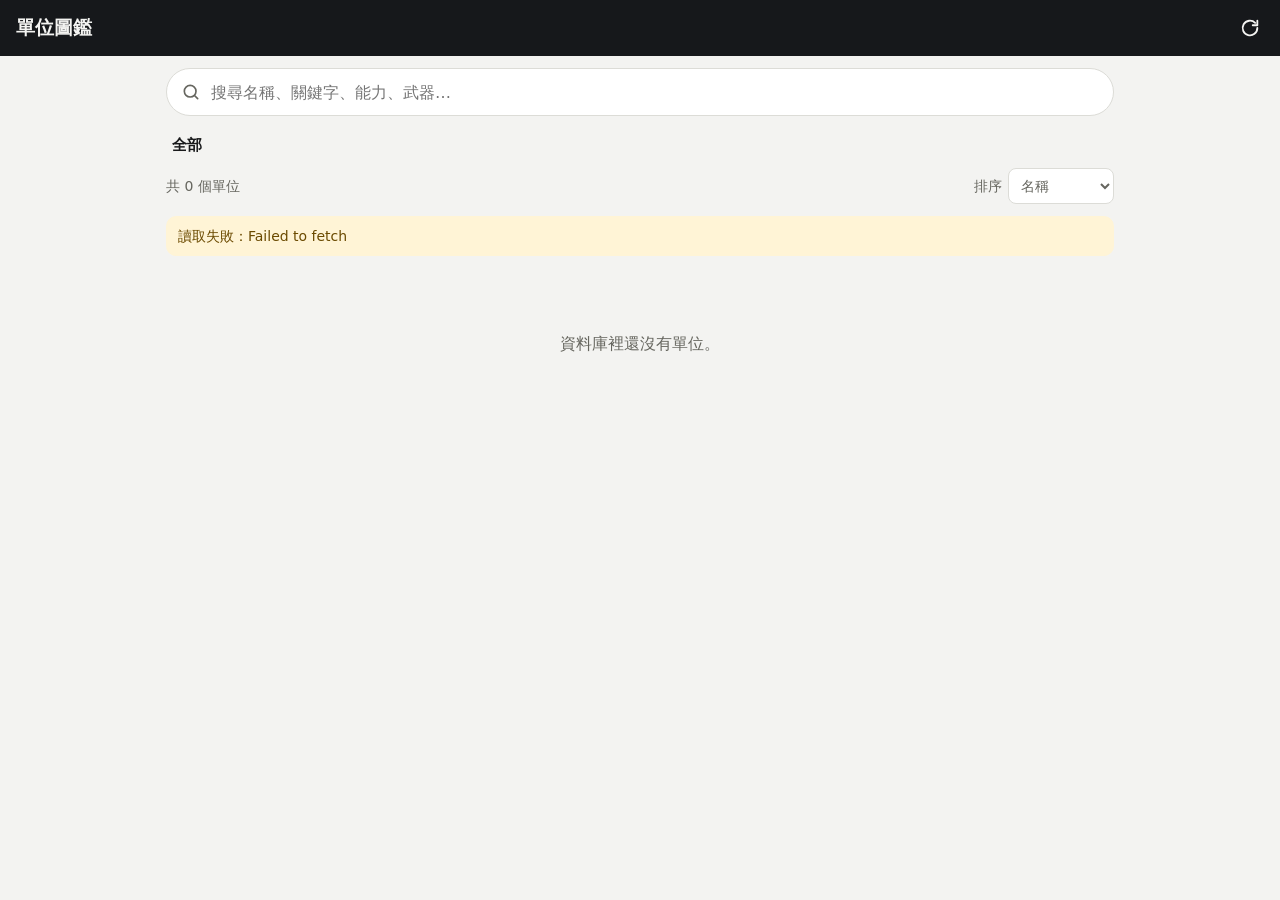
==== player/index.html @ b2369d8a "手機一定拿到最新版；沒有 Calibri／新細明體 的裝置改用同字寬的網路字型 - 每次發布把網頁裡所有 css／js 網址加上 ?v=版本號，手機重新整理就不會再用到快取的舊程式 - 資料卡字型：C" ====
<!doctype html>
<html lang="zh-Hant">
<head>
<meta charset="utf-8">
<meta name="viewport" content="width=device-width, initial-scale=1, viewport-fit=cover">
<meta name="theme-color" content="#16181b">
<meta name="apple-mobile-web-app-capable" content="yes">
<meta name="mobile-web-app-capable" content="yes">
<meta name="apple-mobile-web-app-status-bar-style" content="black-translucent">
<meta name="apple-mobile-web-app-title" content="Taktik 圖鑑">
<title>Taktik 單位圖鑑</title>
<link rel="manifest" href="manifest.webmanifest">
<link rel="icon" href="icons/app-192.png">
<link rel="apple-touch-icon" href="icons/app-180.png">
<link rel="preconnect" href="https://fonts.googleapis.com">
<link rel="preconnect" href="https://fonts.gstatic.com" crossorigin>
<!-- 資料卡字型：沒有 Calibri／新細明體 的裝置（iPhone、Mac…）改用字寬相同的 Carlito 和明體 Noto Serif TC -->
<link rel="stylesheet" href="https://fonts.googleapis.com/css2?family=Carlito:wght@400;700&family=Noto+Serif+TC:wght@400;700&display=swap">
<link rel="stylesheet" href="../card.css?v=__BUILD__">
<link rel="stylesheet" href="player.css?v=__BUILD__">
</head>
<body>
<!-- 列表 -->
<section id="screen-list" class="screen" aria-labelledby="list-title">
  <header class="appbar">
    <h1 id="list-title">單位圖鑑</h1>
    <div class="appbar-actions">
      <button type="button" class="icon-btn" id="btn-refresh" aria-label="重新整理資料">
        <svg viewBox="0 0 24 24" aria-hidden="true"><path d="M20 12a8 8 0 1 1-2.34-5.66M20 4v5h-5"/></svg>
      </button>
    </div>
  </header>

  <div class="toolbar">
    <label class="search">
      <svg viewBox="0 0 24 24" aria-hidden="true"><circle cx="11" cy="11" r="7"/><path d="m20 20-3.5-3.5"/></svg>
      <input id="q" type="search" placeholder="搜尋名稱、關鍵字、能力、武器…" autocomplete="off" enterkeyhint="search" aria-label="搜尋單位">
    </label>
    <nav class="crumbs" id="crumbs" aria-label="分類路徑"></nav>
    <div class="chips" id="chips" role="list" aria-label="下一層分類"></div>
    <div class="listhead">
      <span id="count" role="status"></span>
      <label class="sort">排序
        <select id="sort">
          <option value="name">名稱</option>
          <option value="pts-desc">分數高→低</option>
          <option value="pts-asc">分數低→高</option>
        </select>
      </label>
    </div>
  </div>

  <main class="list" id="list" aria-live="polite"></main>
</section>

<!-- 單位內容 -->
<section id="screen-unit" class="screen" hidden aria-labelledby="unit-title">
  <header class="appbar">
    <button type="button" class="icon-btn" id="btn-back" aria-label="返回列表">
      <svg viewBox="0 0 24 24" aria-hidden="true"><path d="M15 5l-7 7 7 7"/></svg>
    </button>
    <h1 id="unit-title"></h1>
  </header>
  <main class="unit">
    <p class="unit-path" id="unit-path"></p>
    <div class="card-frame" id="card-frame"></div>
    <p class="unit-meta" id="unit-meta"></p>
  </main>
</section>


<script src="../calc.js?v=__BUILD__"></script>
<script src="../repo.js?v=__BUILD__"></script>
<script src="../cardview.js?v=__BUILD__"></script>
<script src="player.js?v=__BUILD__"></script>
</body>
</html>
---- card.css ----
/* 單位資料卡（唯讀樣式）— 編輯器與玩家端圖鑑共用，照 taktik_rules/11_資料卡格式.md */
:root {
  --c-black: #000000;
  --c-white: #ffffff;
  --c-gray: #A6A6A6;
  --c-blue: #5B9BD5;
  --s: 1.556;            /* 範本 5203 twips ≈ 347px → 540px */
  --card-w: 540px;
}
.card { width: var(--card-w); margin: 0 auto; background: var(--c-white); color: var(--c-black);
  -webkit-text-size-adjust: 100%; text-size-adjust: 100%; /* iPhone 不要自動放大字 */
  font-family: Calibri, Carlito, "PMingLiU", "新細明體", "MingLiU", "Noto Serif TC", serif; font-size: calc(8pt * var(--s));
  line-height: 1.2; border-bottom: 1px solid var(--c-black); }
.card table { width: 100%; border-collapse: collapse; table-layout: fixed; }
.card td { padding: 1px calc(4px * var(--s) / 1.556); vertical-align: top; overflow-wrap: anywhere; word-break: break-word; position: relative; }
.card .bar-name td { background: var(--c-black); color: var(--c-white); font-weight: 700; }
.card .bar-name td.pts { text-align: right; width: 18%; white-space: nowrap; }
.card .kw { color: var(--c-blue); font-size: calc(7.5pt * var(--s)); padding: 1px 4px; }
.card .gray { background: var(--c-gray); font-size: calc(7pt * var(--s)); padding: 0 4px; }
.card .stats td { text-align: center; padding: 1px 0; white-space: nowrap; }
.card .stats tr.h td { background: var(--c-gray); font-size: calc(7pt * var(--s)); }
.card .stats tr.v td { font-weight: 700; }
.card .blue { color: var(--c-blue); }
.card .kwtag { color: var(--c-blue); font-size: calc(7.5pt * var(--s)); }
/* 能力值不同的模型：名稱（粗體）＋關鍵字（藍字）一列，接著自己的能力值 */
.card .prof-name { padding: 1px 4px; position: relative; }
.card .prof-name .pname { font-weight: 700; }
.card .prof-name [contenteditable].pname, .card .prof-name [contenteditable].kwtag { display: inline; }
.card .add-in { margin: 3px 4px; }
.card ul.bul { margin: 0; padding: 1px 4px 1px calc(14px * var(--s)); list-style: disc; }
.card ul.bul li { position: relative; }
.card ul.opts { list-style: none; padding-left: 4px; }
.card ul.opts li { display: flex; gap: 2px; align-items: baseline; }
.card ul.opts li.sub { padding-left: calc(10px * var(--s)); }
.card ul.opts li.main::before { content: "•"; margin-right: 6px; }
.card ul.opts li.sub::before { content: "‐"; margin-right: 6px; }
.card ul.opts .otext { flex: 0 1 auto; }
.card ul.opts .leader { flex: 1 1 auto; border-bottom: 1.5px dotted var(--c-black); min-width: 16px; transform: translateY(-4px); }
.card ul.opts .opts-pts { flex: 0 0 auto; white-space: nowrap; }
.card .wg col.c-name { width: 57.25%; }
.card .wg col.c-rng { width: 13.63%; }
.card .wg col.c-str { width: 8.94%; }
.card .wg col.c-d { width: 6.59%; }
.card .wg col.c-as { width: 6.57%; }
.card .wg col.c-rl { width: 7.02%; }
.card .wg tr.h td { background: var(--c-gray); font-size: calc(7pt * var(--s)); }
.card .wg td.n { text-align: center; font-weight: 700; padding: 1px 0; letter-spacing: -0.02em; }
.card .wg td.n > span:not([contenteditable]) { white-space: nowrap; }
.card .wg tr.h td.n { font-weight: 400; }
.card .wg .wname { font-weight: 700; }
.card .wg .wrules { color: var(--c-blue); font-size: calc(7pt * var(--s)); }
.card .wg .icon { height: calc(9px * var(--s)); width: auto; vertical-align: -1px; margin-right: 2px; }
---- player/player.css ----
/* Taktik 單位圖鑑 — 手機優先，電腦也能開 */
:root {
  --bg: #f3f3f1;
  --surface: #ffffff;
  --surface-2: #ececea;
  --line: #dcdcd7;
  --fg: #18191b;
  --muted: #66665f;
  --accent: #1f5f99;
  --accent-soft: #e3eef8;
  --accent-fg: #ffffff;
  --bar: #16181b;
  --bar-fg: #f4f4f2;
  --warn-bg: #fff4d6;
  --warn-fg: #6b4a00;
  --ok: #2e7d32;
  --err: #c62828;
  --radius: 12px;
  --maxw: 820px;
  color-scheme: light;
}
@media (prefers-color-scheme: dark) {
  :root:not([data-theme="light"]) {
    --bg: #111214; --surface: #1c1d20; --surface-2: #26272b; --line: #313237; --fg: #ececea; --muted: #a2a29c;
    --accent: #7fb3e3; --accent-soft: #1f3244; --accent-fg: #0b1219; --bar: #0b0c0d; --bar-fg: #f4f4f2;
    --warn-bg: #3a3218; --warn-fg: #f3d58a; --ok: #7cc47f; --err: #ef7a7a; color-scheme: dark;
  }
}
:root[data-theme="dark"] {
  --bg: #111214; --surface: #1c1d20; --surface-2: #26272b; --line: #313237; --fg: #ececea; --muted: #a2a29c;
  --accent: #7fb3e3; --accent-soft: #1f3244; --accent-fg: #0b1219; --bar: #0b0c0d; --bar-fg: #f4f4f2;
  --warn-bg: #3a3218; --warn-fg: #f3d58a; --ok: #7cc47f; --err: #ef7a7a; color-scheme: dark;
}

* { box-sizing: border-box; }
html { -webkit-text-size-adjust: 100%; }
body { margin: 0; background: var(--bg); color: var(--fg); min-height: 100dvh;
  font-family: "Noto Sans TC", "PingFang TC", "Microsoft JhengHei", system-ui, sans-serif; font-size: 16px; line-height: 1.45;
  -webkit-tap-highlight-color: transparent; }
button, input, select { font: inherit; color: inherit; }
button { cursor: pointer; }
:focus-visible { outline: 2px solid var(--accent); outline-offset: 2px; }
[hidden] { display: none !important; }

/* App bar */
.appbar { position: sticky; top: 0; z-index: 10; display: flex; align-items: center; gap: 4px;
  min-height: 56px; padding: env(safe-area-inset-top) max(8px, env(safe-area-inset-right)) 0 max(8px, env(safe-area-inset-left));
  background: var(--bar); color: var(--bar-fg); }
.appbar h1 { flex: 1; margin: 0 8px; font-size: 19px; font-weight: 700; white-space: nowrap; overflow: hidden; text-overflow: ellipsis; }
.appbar-actions { display: flex; gap: 2px; }
.icon-btn { width: 44px; height: 44px; display: inline-grid; place-items: center; border: 0; border-radius: 50%; background: transparent; color: inherit; }
.icon-btn:hover { background: rgba(255,255,255,.1); }
.icon-btn:active { background: rgba(255,255,255,.18); }
.icon-btn svg { width: 22px; height: 22px; fill: none; stroke: currentColor; stroke-width: 2; stroke-linecap: round; stroke-linejoin: round; }

/* 搜尋／篩選 */
.toolbar { max-width: var(--maxw); margin: 0 auto; padding: 12px max(16px, env(safe-area-inset-left)) 4px; }
.search { display: flex; align-items: center; gap: 8px; height: 48px; padding: 0 14px; border-radius: 24px;
  background: var(--surface); border: 1px solid var(--line); }
.search:focus-within { border-color: var(--accent); box-shadow: 0 0 0 3px var(--accent-soft); }
.search svg { width: 20px; height: 20px; flex: none; fill: none; stroke: var(--muted); stroke-width: 2; stroke-linecap: round; }
.search input { flex: 1; min-width: 0; height: 100%; border: 0; outline: none; background: transparent; font-size: 16px; }
.crumbs { display: flex; align-items: center; flex-wrap: wrap; gap: 2px; margin: 12px 0 4px; font-size: 15px; }
.crumb { border: 0; background: none; color: var(--accent); padding: 6px 6px; min-height: 36px; border-radius: 8px; }
.crumb[aria-current="page"] { color: var(--fg); font-weight: 700; }
.crumb:hover { background: var(--surface-2); }
.crumbs .sep { color: var(--muted); }
.chips { display: flex; gap: 8px; overflow-x: auto; padding: 4px 0 8px; scrollbar-width: thin; scroll-snap-type: x proximity; }
.chip { flex: none; display: inline-flex; align-items: center; gap: 8px; min-height: 40px; padding: 0 14px; border-radius: 20px;
  border: 1px solid var(--line); background: var(--surface); scroll-snap-align: start; }
.chip:hover { border-color: var(--accent); }
.chip:active { background: var(--accent-soft); }
.chip .n { min-width: 22px; padding: 0 6px; border-radius: 11px; background: var(--surface-2); color: var(--muted); font-size: 13px; text-align: center; }
.listhead { display: flex; align-items: center; justify-content: space-between; gap: 12px; margin: 4px 0; color: var(--muted); font-size: 14px; }
.sort { display: flex; align-items: center; gap: 6px; }
.sort select { min-height: 36px; padding: 0 8px; border-radius: 8px; border: 1px solid var(--line); background: var(--surface); }

/* 列表 */
.list { max-width: var(--maxw); margin: 0 auto; padding: 0 max(16px, env(safe-area-inset-left)) calc(24px + env(safe-area-inset-bottom)); }
.units { list-style: none; margin: 0; padding: 0; display: grid; gap: 8px; }
.unit-row { display: flex; align-items: center; gap: 12px; padding: 12px 14px; min-height: 64px; border-radius: var(--radius);
  background: var(--surface); border: 1px solid var(--line); color: inherit; text-decoration: none; }
.unit-row:hover { border-color: var(--accent); }
.unit-row:active { background: var(--surface-2); }
.row-main { flex: 1; min-width: 0; }
.row-name { font-weight: 700; font-size: 16.5px; }
.row-path { color: var(--muted); font-size: 13.5px; margin-top: 1px; }
.row-kw { color: var(--accent); font-size: 13px; margin-top: 3px; display: -webkit-box; -webkit-line-clamp: 2; -webkit-box-orient: vertical; overflow: hidden; }
.row-pts { flex: none; font-size: 20px; font-weight: 800; font-variant-numeric: tabular-nums; text-align: right; }
.row-pts small { font-size: 12px; font-weight: 600; color: var(--muted); margin-left: 2px; }
.empty { text-align: center; padding: 48px 16px; color: var(--muted); }
.empty h2 { color: var(--fg); font-size: 18px; margin: 0 0 8px; }
.notice { background: var(--warn-bg); color: var(--warn-fg); border-radius: 10px; padding: 10px 12px; margin: 4px 0 12px; font-size: 14px; }
.link { border: 0; background: none; color: inherit; text-decoration: underline; padding: 0 4px; }
.primary, .empty button { min-height: 44px; padding: 0 20px; border-radius: 22px; border: 1px solid var(--accent); background: var(--accent); color: var(--accent-fg); font-weight: 600; }
.empty button:not(.primary) { background: var(--surface); color: var(--accent); }

/* 單位頁 */
.unit { max-width: var(--maxw); margin: 0 auto; padding: 12px max(16px, env(safe-area-inset-left)) calc(32px + env(safe-area-inset-bottom)); }
.unit-path { margin: 0 0 10px; color: var(--muted); font-size: 14px; }
.card-frame { width: 100%; max-width: 540px; margin: 0 auto; }
.card-frame .card { box-shadow: 0 1px 3px rgba(0,0,0,.15), 0 8px 24px rgba(0,0,0,.08); }
.unit-meta { max-width: 540px; margin: 14px auto 0; color: var(--muted); font-size: 14px; }
.unit-meta a { color: var(--accent); }

/* 設定 */
dialog { width: min(520px, calc(100vw - 24px)); max-height: calc(100dvh - 24px); border: 0; border-radius: 16px; padding: 20px;
  background: var(--surface); color: var(--fg); box-shadow: 0 20px 60px rgba(0,0,0,.35); }
dialog::backdrop { background: rgba(0,0,0,.45); }
dialog h2 { margin: 0 0 6px; font-size: 19px; }
dialog .muted { color: var(--muted); font-size: 14px; margin: 0 0 14px; }
dialog label { display: flex; flex-direction: column; gap: 4px; font-size: 14px; margin-bottom: 10px; }
dialog input { min-height: 44px; padding: 0 12px; border: 1px solid var(--line); border-radius: 10px; background: var(--bg); font-size: 16px; }
dialog details { margin: 6px 0; font-size: 14px; }
dialog summary { cursor: pointer; color: var(--accent); min-height: 32px; display: flex; align-items: center; }
dialog .grid { display: grid; grid-template-columns: repeat(3, 1fr); gap: 8px; margin-top: 8px; }
dialog ol { margin: 6px 0 0 18px; padding: 0; }
dialog .status { min-height: 1.4em; font-size: 14px; margin: 8px 0; }
dialog .status.ok { color: var(--ok); }
dialog .status.err { color: var(--err); }
dialog .actions { display: flex; gap: 8px; justify-content: flex-end; flex-wrap: wrap; }
dialog .actions button { min-height: 44px; padding: 0 16px; border-radius: 22px; border: 1px solid var(--line); background: var(--surface); }
dialog .actions .primary { border-color: var(--accent); background: var(--accent); color: var(--accent-fg); }
@media (max-width: 480px) { dialog .grid { grid-template-columns: 1fr; } }

/* 電腦：列表兩欄 */
@media (min-width: 900px) {
  :root { --maxw: 980px; }
  .units { grid-template-columns: 1fr 1fr; }
}
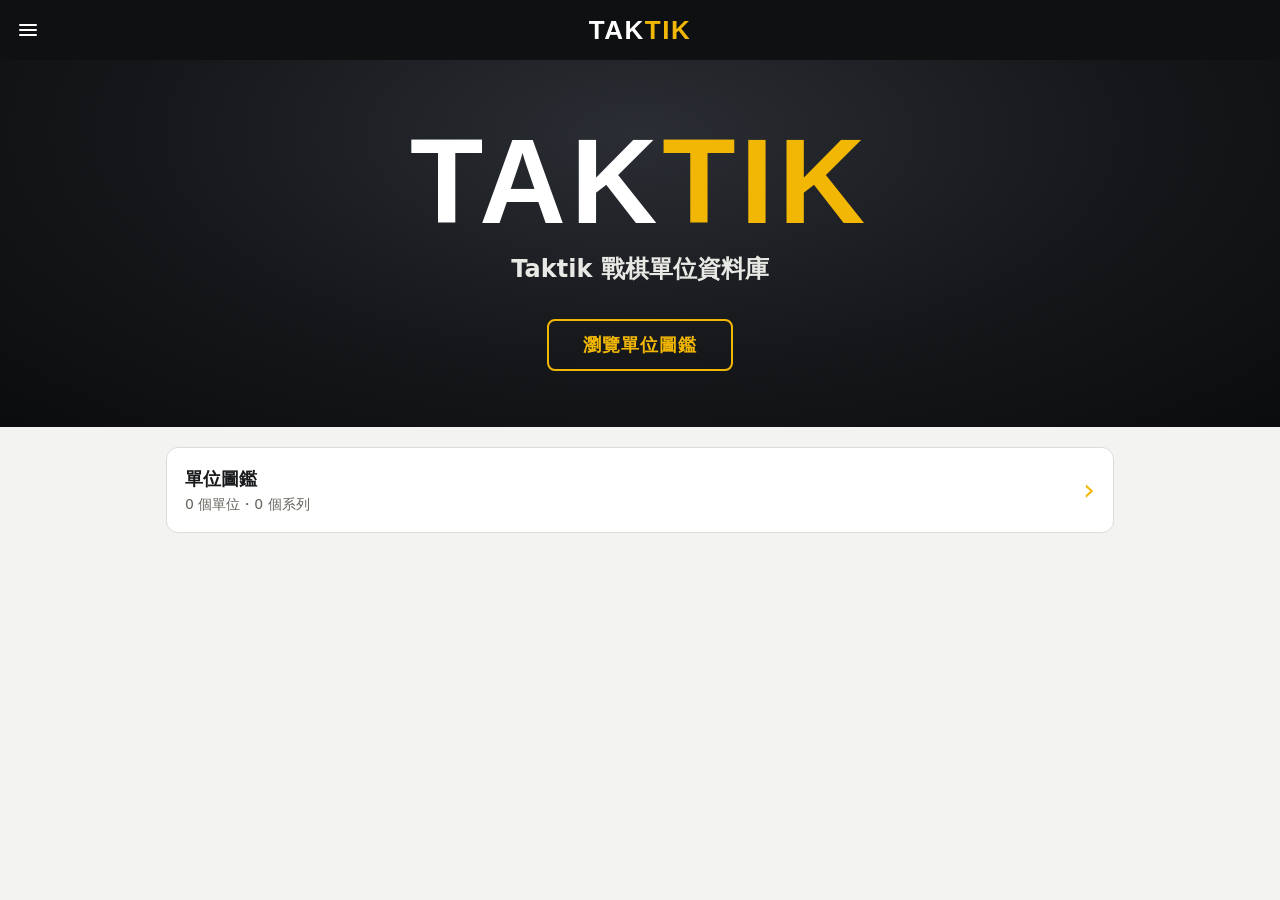
==== commit a74b9788: "玩家端改成 App 外殼：頂端列＋左側選單＋首頁 - 頂端列：☰ 選單、置中 TAKTIK 標誌 - 左側滑出選單：分類下拉（全部＋各系列）＋搜尋＋金色搜尋鈕；功能清單（首頁、單位圖鑑可展開到各系列）" ====
--- a/player/index.html
+++ b/player/index.html
@@ -3,12 +3,12 @@
 <head>
 <meta charset="utf-8">
 <meta name="viewport" content="width=device-width, initial-scale=1, viewport-fit=cover">
-<meta name="theme-color" content="#16181b">
+<meta name="theme-color" content="#0f1012">
 <meta name="apple-mobile-web-app-capable" content="yes">
 <meta name="mobile-web-app-capable" content="yes">
 <meta name="apple-mobile-web-app-status-bar-style" content="black-translucent">
-<meta name="apple-mobile-web-app-title" content="Taktik 圖鑑">
-<title>Taktik 單位圖鑑</title>
+<meta name="apple-mobile-web-app-title" content="Taktik">
+<title>Taktik</title>
 <link rel="manifest" href="manifest.webmanifest">
 <link rel="icon" href="icons/app-192.png">
 <link rel="apple-touch-icon" href="icons/app-180.png">
@@ -20,54 +20,89 @@
 <link rel="stylesheet" href="player.css?v=__BUILD__">
 </head>
 <body>
-<!-- 列表 -->
-<section id="screen-list" class="screen" aria-labelledby="list-title">
-  <header class="appbar">
-    <h1 id="list-title">單位圖鑑</h1>
-    <div class="appbar-actions">
-      <button type="button" class="icon-btn" id="btn-refresh" aria-label="重新整理資料">
+<!-- 頂端列：左邊選單、中間標誌 -->
+<header class="topbar">
+  <button type="button" class="icon-btn" id="btn-menu" aria-label="開啟選單" aria-expanded="false" aria-controls="drawer">
+    <svg viewBox="0 0 24 24" aria-hidden="true"><path d="M4 7h16M4 12h16M4 17h16"/></svg>
+  </button>
+  <a class="brand" href="#/" aria-label="Taktik 首頁"><span class="b1">TAK</span><span class="b2">TIK</span></a>
+  <span class="topbar-end" aria-hidden="true"></span>
+</header>
+
+<!-- 側邊選單（從左邊滑出） -->
+<div class="scrim" id="scrim" hidden></div>
+<button type="button" class="drawer-close" id="btn-close" aria-label="關閉選單" hidden>
+  <svg viewBox="0 0 24 24" aria-hidden="true"><path d="M6 6l12 12M18 6 6 18"/></svg>
+</button>
+<nav class="drawer" id="drawer" aria-label="主選單" tabindex="-1" hidden>
+  <form class="drawer-search" id="drawer-search" role="search">
+    <label class="ds-cat">
+      <span class="visually-hidden">分類</span>
+      <select id="ds-series" aria-label="系列"><option value="">全部</option></select>
+    </label>
+    <input id="ds-q" type="search" placeholder="搜尋單位…" autocomplete="off" enterkeyhint="search" aria-label="搜尋單位">
+    <button type="submit" class="ds-go" aria-label="搜尋">
+      <svg viewBox="0 0 24 24" aria-hidden="true"><circle cx="11" cy="11" r="7"/><path d="m20 20-3.5-3.5"/></svg>
+    </button>
+  </form>
+  <ul class="menu" id="menu"></ul>
+</nav>
+
+<main>
+  <!-- 首頁 -->
+  <section id="screen-home" class="screen" aria-labelledby="home-title">
+    <div class="hero">
+      <h1 id="home-title" class="hero-brand"><span class="b1">TAK</span><span class="b2">TIK</span></h1>
+      <p class="hero-sub">Taktik 戰棋單位資料庫</p>
+      <a class="cta" href="#/units">瀏覽單位圖鑑</a>
+    </div>
+    <div class="home-sections" id="home-sections"></div>
+  </section>
+
+  <!-- 單位圖鑑：列表 -->
+  <section id="screen-list" class="screen" hidden aria-labelledby="list-title">
+    <div class="pagehead">
+      <h2 id="list-title">單位圖鑑</h2>
+      <button type="button" class="icon-btn dark" id="btn-refresh" aria-label="重新整理資料">
         <svg viewBox="0 0 24 24" aria-hidden="true"><path d="M20 12a8 8 0 1 1-2.34-5.66M20 4v5h-5"/></svg>
       </button>
     </div>
-  </header>
+    <div class="toolbar">
+      <label class="search">
+        <svg viewBox="0 0 24 24" aria-hidden="true"><circle cx="11" cy="11" r="7"/><path d="m20 20-3.5-3.5"/></svg>
+        <input id="q" type="search" placeholder="搜尋名稱、關鍵字、能力、武器…" autocomplete="off" enterkeyhint="search" aria-label="搜尋單位">
+      </label>
+      <nav class="crumbs" id="crumbs" aria-label="分類路徑"></nav>
+      <div class="chips" id="chips" role="list" aria-label="下一層分類"></div>
+      <div class="listhead">
+        <span id="count" role="status"></span>
+        <label class="sort">排序
+          <select id="sort">
+            <option value="name">名稱</option>
+            <option value="pts-desc">分數高→低</option>
+            <option value="pts-asc">分數低→高</option>
+          </select>
+        </label>
+      </div>
+    </div>
+    <div class="list" id="list" aria-live="polite"></div>
+  </section>
 
-  <div class="toolbar">
-    <label class="search">
-      <svg viewBox="0 0 24 24" aria-hidden="true"><circle cx="11" cy="11" r="7"/><path d="m20 20-3.5-3.5"/></svg>
-      <input id="q" type="search" placeholder="搜尋名稱、關鍵字、能力、武器…" autocomplete="off" enterkeyhint="search" aria-label="搜尋單位">
-    </label>
-    <nav class="crumbs" id="crumbs" aria-label="分類路徑"></nav>
-    <div class="chips" id="chips" role="list" aria-label="下一層分類"></div>
-    <div class="listhead">
-      <span id="count" role="status"></span>
-      <label class="sort">排序
-        <select id="sort">
-          <option value="name">名稱</option>
-          <option value="pts-desc">分數高→低</option>
-          <option value="pts-asc">分數低→高</option>
-        </select>
-      </label>
+  <!-- 單位圖鑑：單位內容 -->
+  <section id="screen-unit" class="screen" hidden aria-labelledby="unit-title">
+    <div class="pagehead">
+      <button type="button" class="icon-btn dark" id="btn-back" aria-label="返回列表">
+        <svg viewBox="0 0 24 24" aria-hidden="true"><path d="M15 5l-7 7 7 7"/></svg>
+      </button>
+      <h2 id="unit-title"></h2>
     </div>
-  </div>
-
-  <main class="list" id="list" aria-live="polite"></main>
-</section>
-
-<!-- 單位內容 -->
-<section id="screen-unit" class="screen" hidden aria-labelledby="unit-title">
-  <header class="appbar">
-    <button type="button" class="icon-btn" id="btn-back" aria-label="返回列表">
-      <svg viewBox="0 0 24 24" aria-hidden="true"><path d="M15 5l-7 7 7 7"/></svg>
-    </button>
-    <h1 id="unit-title"></h1>
-  </header>
-  <main class="unit">
-    <p class="unit-path" id="unit-path"></p>
-    <div class="card-frame" id="card-frame"></div>
-    <p class="unit-meta" id="unit-meta"></p>
-  </main>
-</section>
-
+    <div class="unit">
+      <p class="unit-path" id="unit-path"></p>
+      <div class="card-frame" id="card-frame"></div>
+      <p class="unit-meta" id="unit-meta"></p>
+    </div>
+  </section>
+</main>
 
 <script src="../calc.js?v=__BUILD__"></script>
 <script src="../repo.js?v=__BUILD__"></script>
--- a/player/player.css
+++ b/player/player.css
@@ -1,4 +1,4 @@
-/* Taktik 單位圖鑑 — 手機優先，電腦也能開 */
+/* Taktik 玩家端 App — 手機優先，電腦也能開 */
 :root {
   --bg: #f3f3f1;
   --surface: #ffffff;
@@ -42,16 +42,82 @@
 :focus-visible { outline: 2px solid var(--accent); outline-offset: 2px; }
 [hidden] { display: none !important; }
 
-/* App bar */
-.appbar { position: sticky; top: 0; z-index: 10; display: flex; align-items: center; gap: 4px;
-  min-height: 56px; padding: env(safe-area-inset-top) max(8px, env(safe-area-inset-right)) 0 max(8px, env(safe-area-inset-left));
-  background: var(--bar); color: var(--bar-fg); }
-.appbar h1 { flex: 1; margin: 0 8px; font-size: 19px; font-weight: 700; white-space: nowrap; overflow: hidden; text-overflow: ellipsis; }
-.appbar-actions { display: flex; gap: 2px; }
+/* 頂端列：左選單、中間標誌（版面參考使用者給的網站） */
+:root { --gold: #f2b705; --gold-ink: #1a1400; --ink: #0f1012; --drawer-bg: #f2f2f0; --drawer-fg: #3a3a38; --drawer-line: #dcdcd8; }
+.topbar { position: sticky; top: 0; z-index: 30; display: grid; grid-template-columns: 52px 1fr 52px; align-items: center;
+  min-height: 60px; padding: env(safe-area-inset-top) max(6px, env(safe-area-inset-right)) 0 max(6px, env(safe-area-inset-left));
+  background: var(--ink); color: #fff; }
+.brand { justify-self: center; text-decoration: none; font-weight: 900; font-size: 26px; letter-spacing: .06em; line-height: 1;
+  font-family: "Arial Black", "Helvetica Neue", Arial, "Noto Sans TC", sans-serif; }
+.b1 { color: #fff; }
+.b2 { color: var(--gold); }
 .icon-btn { width: 44px; height: 44px; display: inline-grid; place-items: center; border: 0; border-radius: 50%; background: transparent; color: inherit; }
 .icon-btn:hover { background: rgba(255,255,255,.1); }
 .icon-btn:active { background: rgba(255,255,255,.18); }
-.icon-btn svg { width: 22px; height: 22px; fill: none; stroke: currentColor; stroke-width: 2; stroke-linecap: round; stroke-linejoin: round; }
+.icon-btn svg { width: 24px; height: 24px; fill: none; stroke: currentColor; stroke-width: 2; stroke-linecap: round; stroke-linejoin: round; }
+.icon-btn.dark { color: var(--fg); }
+.icon-btn.dark:hover { background: var(--surface-2); }
+.visually-hidden { position: absolute; width: 1px; height: 1px; overflow: hidden; clip: rect(0 0 0 0); white-space: nowrap; }
+
+/* 側邊選單 */
+.scrim { position: fixed; inset: 0; z-index: 40; background: rgba(0,0,0,.62); opacity: 0; transition: opacity .25s ease; }
+.drawer { position: fixed; z-index: 50; top: 0; bottom: 0; left: 0; width: min(78vw, 360px); overflow-y: auto; overscroll-behavior: contain;
+  padding: calc(env(safe-area-inset-top) + 28px) 0 calc(24px + env(safe-area-inset-bottom)); background: var(--drawer-bg); color: var(--drawer-fg);
+  transform: translateX(-102%); transition: transform .25s ease; box-shadow: 6px 0 24px rgba(0,0,0,.25); }
+.drawer:focus { outline: none; }
+.drawer-close { position: fixed; z-index: 55; top: calc(env(safe-area-inset-top) + 10px); right: 10px; width: 48px; height: 48px;
+  display: grid; place-items: center; border: 0; background: transparent; color: #fff; opacity: 0; transition: opacity .25s ease; }
+.drawer-close svg { width: 30px; height: 30px; fill: none; stroke: currentColor; stroke-width: 2; stroke-linecap: round; }
+body.drawer-open { overflow: hidden; }
+body.drawer-open .scrim, body.drawer-open .drawer-close { opacity: 1; }
+body.drawer-open .drawer { transform: none; }
+@media (prefers-reduced-motion: reduce) { .scrim, .drawer, .drawer-close { transition: none; } }
+
+.drawer-search { display: flex; align-items: stretch; height: 46px; margin: 0 20px 22px; box-shadow: 0 1px 2px rgba(0,0,0,.08); }
+.ds-cat { display: flex; }
+.ds-cat select { height: 100%; max-width: 38vw; padding: 0 28px 0 12px; border: 1px solid #cfcfca; border-right: 0; border-radius: 0; background: #fff;
+  font-size: 16px; color: #222; -webkit-appearance: none; appearance: none;
+  background-image: url("data:image/svg+xml,%3Csvg xmlns='http://www.w3.org/2000/svg' viewBox='0 0 24 24'%3E%3Cpath d='M6 9l6 6 6-6' fill='none' stroke='%23333' stroke-width='2.4' stroke-linecap='round'/%3E%3C/svg%3E");
+  background-repeat: no-repeat; background-position: right 8px center; background-size: 14px; }
+.drawer-search input { flex: 1; min-width: 0; padding: 0 12px; border: 1px solid #cfcfca; border-radius: 0; background: #fff; font-size: 16px; color: #222; }
+.drawer-search input::placeholder { color: #9a9a95; }
+.ds-go { width: 52px; flex: none; display: grid; place-items: center; border: 0; border-radius: 0; background: var(--gold); color: #fff; }
+.ds-go svg { width: 24px; height: 24px; fill: none; stroke: currentColor; stroke-width: 2.6; stroke-linecap: round; }
+.ds-go:hover { filter: brightness(1.05); }
+.menu { list-style: none; margin: 0; padding: 0; border-top: 1px solid var(--drawer-line); }
+.menu-item { border-bottom: 1px solid var(--drawer-line); }
+.menu-row { display: flex; align-items: center; }
+.menu-link { flex: 1; display: block; padding: 20px 20px; color: var(--drawer-fg); text-decoration: none; font-weight: 700; font-size: 16px; letter-spacing: .04em; }
+.menu-item.active .menu-link { color: #111; }
+.menu-item.active .menu-link::before { content: ""; display: inline-block; width: 4px; height: 1em; margin-right: 10px; vertical-align: -2px; background: var(--gold); border-radius: 2px; }
+.menu-link:hover { background: rgba(0,0,0,.04); }
+.menu-toggle { width: 60px; align-self: stretch; display: grid; place-items: center; border: 0; background: transparent; color: var(--drawer-fg); }
+.menu-toggle svg { width: 26px; height: 26px; fill: none; stroke: currentColor; stroke-width: 2; stroke-linecap: round; transition: transform .2s ease; }
+.menu-toggle[aria-expanded="true"] svg { transform: rotate(180deg); }
+.submenu { list-style: none; margin: 0; padding: 0 0 10px; }
+.submenu a { display: block; padding: 12px 20px 12px 38px; color: var(--drawer-fg); text-decoration: none; font-size: 15px; }
+.submenu a:hover { background: rgba(0,0,0,.04); }
+
+/* 首頁 */
+.hero { position: relative; display: grid; justify-items: center; gap: 14px; padding: 64px 20px 56px; text-align: center; color: #fff;
+  background: radial-gradient(ellipse at 50% 20%, #2a2d33 0%, #15171a 55%, #0b0c0e 100%); }
+.hero-brand { margin: 0; font-weight: 900; font-size: clamp(56px, 18vw, 120px); letter-spacing: .04em; line-height: .95;
+  font-family: "Arial Black", "Helvetica Neue", Arial, "Noto Sans TC", sans-serif; }
+.hero-sub { margin: 0; font-size: clamp(18px, 5vw, 24px); font-weight: 600; color: #e8e8e4; }
+.cta { margin-top: 18px; display: inline-grid; place-items: center; min-height: 52px; padding: 0 34px; border: 2px solid var(--gold); border-radius: 8px;
+  color: var(--gold); text-decoration: none; font-weight: 800; font-size: 18px; letter-spacing: .06em; }
+.cta:hover { background: var(--gold); color: var(--gold-ink); }
+.home-sections { max-width: var(--maxw); margin: 0 auto; padding: 20px max(16px, env(safe-area-inset-left)) 40px; display: grid; gap: 12px; }
+.home-card { display: grid; grid-template-columns: 1fr auto; align-items: center; gap: 2px 12px; padding: 18px 18px; border-radius: var(--radius);
+  background: var(--surface); border: 1px solid var(--line); color: inherit; text-decoration: none; }
+.home-card:hover { border-color: var(--gold); }
+.hc-title { font-weight: 800; font-size: 18px; }
+.hc-desc { grid-column: 1; color: var(--muted); font-size: 14px; }
+.hc-go { grid-row: 1 / span 2; grid-column: 2; font-size: 30px; color: var(--gold); }
+
+/* 各功能頁的標題列 */
+.pagehead { max-width: var(--maxw); margin: 0 auto; display: flex; align-items: center; gap: 4px; padding: 14px max(12px, env(safe-area-inset-left)) 0; }
+.pagehead h2 { flex: 1; margin: 0 4px; font-size: 22px; font-weight: 800; white-space: nowrap; overflow: hidden; text-overflow: ellipsis; }
 
 /* 搜尋／篩選 */
 .toolbar { max-width: var(--maxw); margin: 0 auto; padding: 12px max(16px, env(safe-area-inset-left)) 4px; }
@@ -103,26 +169,6 @@
 .unit-meta { max-width: 540px; margin: 14px auto 0; color: var(--muted); font-size: 14px; }
 .unit-meta a { color: var(--accent); }
 
-/* 設定 */
-dialog { width: min(520px, calc(100vw - 24px)); max-height: calc(100dvh - 24px); border: 0; border-radius: 16px; padding: 20px;
-  background: var(--surface); color: var(--fg); box-shadow: 0 20px 60px rgba(0,0,0,.35); }
-dialog::backdrop { background: rgba(0,0,0,.45); }
-dialog h2 { margin: 0 0 6px; font-size: 19px; }
-dialog .muted { color: var(--muted); font-size: 14px; margin: 0 0 14px; }
-dialog label { display: flex; flex-direction: column; gap: 4px; font-size: 14px; margin-bottom: 10px; }
-dialog input { min-height: 44px; padding: 0 12px; border: 1px solid var(--line); border-radius: 10px; background: var(--bg); font-size: 16px; }
-dialog details { margin: 6px 0; font-size: 14px; }
-dialog summary { cursor: pointer; color: var(--accent); min-height: 32px; display: flex; align-items: center; }
-dialog .grid { display: grid; grid-template-columns: repeat(3, 1fr); gap: 8px; margin-top: 8px; }
-dialog ol { margin: 6px 0 0 18px; padding: 0; }
-dialog .status { min-height: 1.4em; font-size: 14px; margin: 8px 0; }
-dialog .status.ok { color: var(--ok); }
-dialog .status.err { color: var(--err); }
-dialog .actions { display: flex; gap: 8px; justify-content: flex-end; flex-wrap: wrap; }
-dialog .actions button { min-height: 44px; padding: 0 16px; border-radius: 22px; border: 1px solid var(--line); background: var(--surface); }
-dialog .actions .primary { border-color: var(--accent); background: var(--accent); color: var(--accent-fg); }
-@media (max-width: 480px) { dialog .grid { grid-template-columns: 1fr; } }
-
 /* 電腦：列表兩欄 */
 @media (min-width: 900px) {
   :root { --maxw: 980px; }
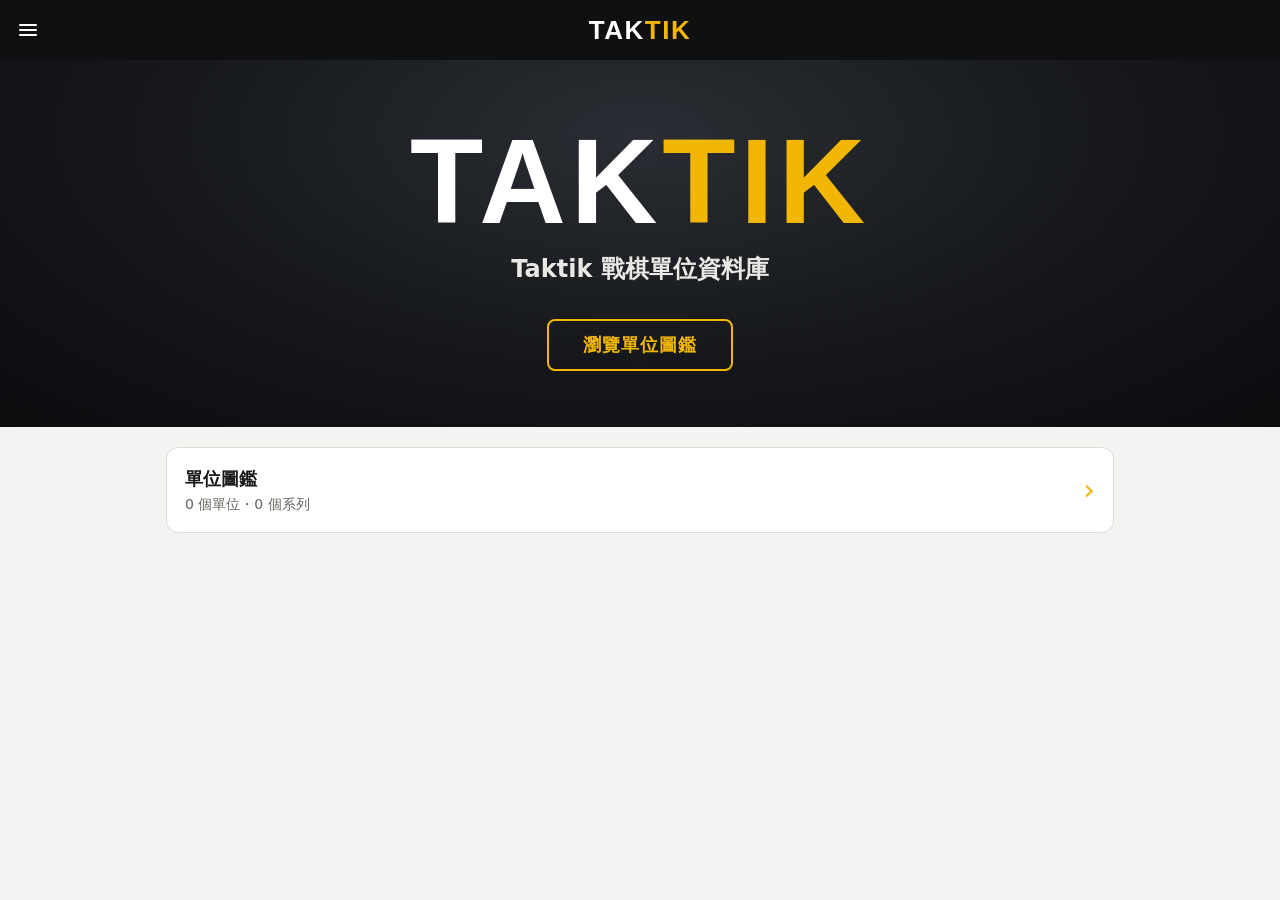
==== commit 0acd29f2: "複合武器；玩家端選單改成 系列›陣營›子陣營，圖鑑頁拿掉搜尋與篩選 - 編輯器武器類型新增「複合武器」：選了先問幾種模式，生成名稱一列＋每個模式一列（▶），可加減模式   - RNG 為 CC 開頭的" ====
--- a/player/index.html
+++ b/player/index.html
@@ -36,10 +36,6 @@
 </button>
 <nav class="drawer" id="drawer" aria-label="主選單" tabindex="-1" hidden>
   <form class="drawer-search" id="drawer-search" role="search">
-    <label class="ds-cat">
-      <span class="visually-hidden">分類</span>
-      <select id="ds-series" aria-label="系列"><option value="">全部</option></select>
-    </label>
     <input id="ds-q" type="search" placeholder="搜尋單位…" autocomplete="off" enterkeyhint="search" aria-label="搜尋單位">
     <button type="submit" class="ds-go" aria-label="搜尋">
       <svg viewBox="0 0 24 24" aria-hidden="true"><circle cx="11" cy="11" r="7"/><path d="m20 20-3.5-3.5"/></svg>
@@ -68,12 +64,7 @@
       </button>
     </div>
     <div class="toolbar">
-      <label class="search">
-        <svg viewBox="0 0 24 24" aria-hidden="true"><circle cx="11" cy="11" r="7"/><path d="m20 20-3.5-3.5"/></svg>
-        <input id="q" type="search" placeholder="搜尋名稱、關鍵字、能力、武器…" autocomplete="off" enterkeyhint="search" aria-label="搜尋單位">
-      </label>
-      <nav class="crumbs" id="crumbs" aria-label="分類路徑"></nav>
-      <div class="chips" id="chips" role="list" aria-label="下一層分類"></div>
+      <p class="scope" id="scope"></p>
       <div class="listhead">
         <span id="count" role="status"></span>
         <label class="sort">排序
--- a/card.css
+++ b/card.css
@@ -50,3 +50,4 @@
 .card .wg .wname { font-weight: 700; }
 .card .wg .wrules { color: var(--c-blue); font-size: calc(7pt * var(--s)); }
 .card .wg .icon { height: calc(9px * var(--s)); width: auto; vertical-align: -1px; margin-right: 2px; }
+.card .wg .mode-icon { height: calc(6px * var(--s)); vertical-align: 0; margin-right: 1px; }
--- a/player/player.css
+++ b/player/player.css
@@ -74,11 +74,6 @@
 @media (prefers-reduced-motion: reduce) { .scrim, .drawer, .drawer-close { transition: none; } }
 
 .drawer-search { display: flex; align-items: stretch; height: 46px; margin: 0 20px 22px; box-shadow: 0 1px 2px rgba(0,0,0,.08); }
-.ds-cat { display: flex; }
-.ds-cat select { height: 100%; max-width: 38vw; padding: 0 28px 0 12px; border: 1px solid #cfcfca; border-right: 0; border-radius: 0; background: #fff;
-  font-size: 16px; color: #222; -webkit-appearance: none; appearance: none;
-  background-image: url("data:image/svg+xml,%3Csvg xmlns='http://www.w3.org/2000/svg' viewBox='0 0 24 24'%3E%3Cpath d='M6 9l6 6 6-6' fill='none' stroke='%23333' stroke-width='2.4' stroke-linecap='round'/%3E%3C/svg%3E");
-  background-repeat: no-repeat; background-position: right 8px center; background-size: 14px; }
 .drawer-search input { flex: 1; min-width: 0; padding: 0 12px; border: 1px solid #cfcfca; border-radius: 0; background: #fff; font-size: 16px; color: #222; }
 .drawer-search input::placeholder { color: #9a9a95; }
 .ds-go { width: 52px; flex: none; display: grid; place-items: center; border: 0; border-radius: 0; background: var(--gold); color: #fff; }
@@ -88,15 +83,21 @@
 .menu-item { border-bottom: 1px solid var(--drawer-line); }
 .menu-row { display: flex; align-items: center; }
 .menu-link { flex: 1; display: block; padding: 20px 20px; color: var(--drawer-fg); text-decoration: none; font-weight: 700; font-size: 16px; letter-spacing: .04em; }
-.menu-item.active .menu-link { color: #111; }
-.menu-item.active .menu-link::before { content: ""; display: inline-block; width: 4px; height: 1em; margin-right: 10px; vertical-align: -2px; background: var(--gold); border-radius: 2px; }
+.menu-item.active > .menu-row .menu-link { color: #111; }
+.menu-item.active > .menu-row .menu-link::before { content: ""; display: inline-block; width: 4px; height: 1em; margin-right: 10px; vertical-align: -2px; background: var(--gold); border-radius: 2px; }
 .menu-link:hover { background: rgba(0,0,0,.04); }
 .menu-toggle { width: 60px; align-self: stretch; display: grid; place-items: center; border: 0; background: transparent; color: var(--drawer-fg); }
 .menu-toggle svg { width: 26px; height: 26px; fill: none; stroke: currentColor; stroke-width: 2; stroke-linecap: round; transition: transform .2s ease; }
 .menu-toggle[aria-expanded="true"] svg { transform: rotate(180deg); }
 .submenu { list-style: none; margin: 0; padding: 0 0 10px; }
-.submenu a { display: block; padding: 12px 20px 12px 38px; color: var(--drawer-fg); text-decoration: none; font-size: 15px; }
-.submenu a:hover { background: rgba(0,0,0,.04); }
+.submenu { border-top: 1px solid var(--drawer-line); }
+.submenu .menu-item { border-bottom: 0; }
+.submenu .menu-link { padding: 13px 20px; font-weight: 600; font-size: 15px; letter-spacing: 0; }
+.menu-item.lv1 > .menu-row .menu-link { padding-left: 38px; }
+.menu-item.lv2 > .menu-row .menu-link { padding-left: 56px; font-weight: 500; }
+.menu-item.lv3 > .menu-row .menu-link { padding-left: 74px; font-weight: 400; }
+.submenu .menu-toggle svg { width: 22px; height: 22px; }
+.lv1, .lv2, .lv3 { background: rgba(0,0,0,.025); }
 
 /* 首頁 */
 .hero { position: relative; display: grid; justify-items: center; gap: 14px; padding: 64px 20px 56px; text-align: center; color: #fff;
@@ -118,6 +119,10 @@
 /* 各功能頁的標題列 */
 .pagehead { max-width: var(--maxw); margin: 0 auto; display: flex; align-items: center; gap: 4px; padding: 14px max(12px, env(safe-area-inset-left)) 0; }
 .pagehead h2 { flex: 1; margin: 0 4px; font-size: 22px; font-weight: 800; white-space: nowrap; overflow: hidden; text-overflow: ellipsis; }
+
+/* 單位圖鑑：目前顯示範圍 */
+.scope { margin: 6px 0 8px; font-size: 15px; font-weight: 600; }
+.scope-all { margin-left: 8px; font-weight: 400; font-size: 14px; color: var(--accent); }
 
 /* 搜尋／篩選 */
 .toolbar { max-width: var(--maxw); margin: 0 auto; padding: 12px max(16px, env(safe-area-inset-left)) 4px; }
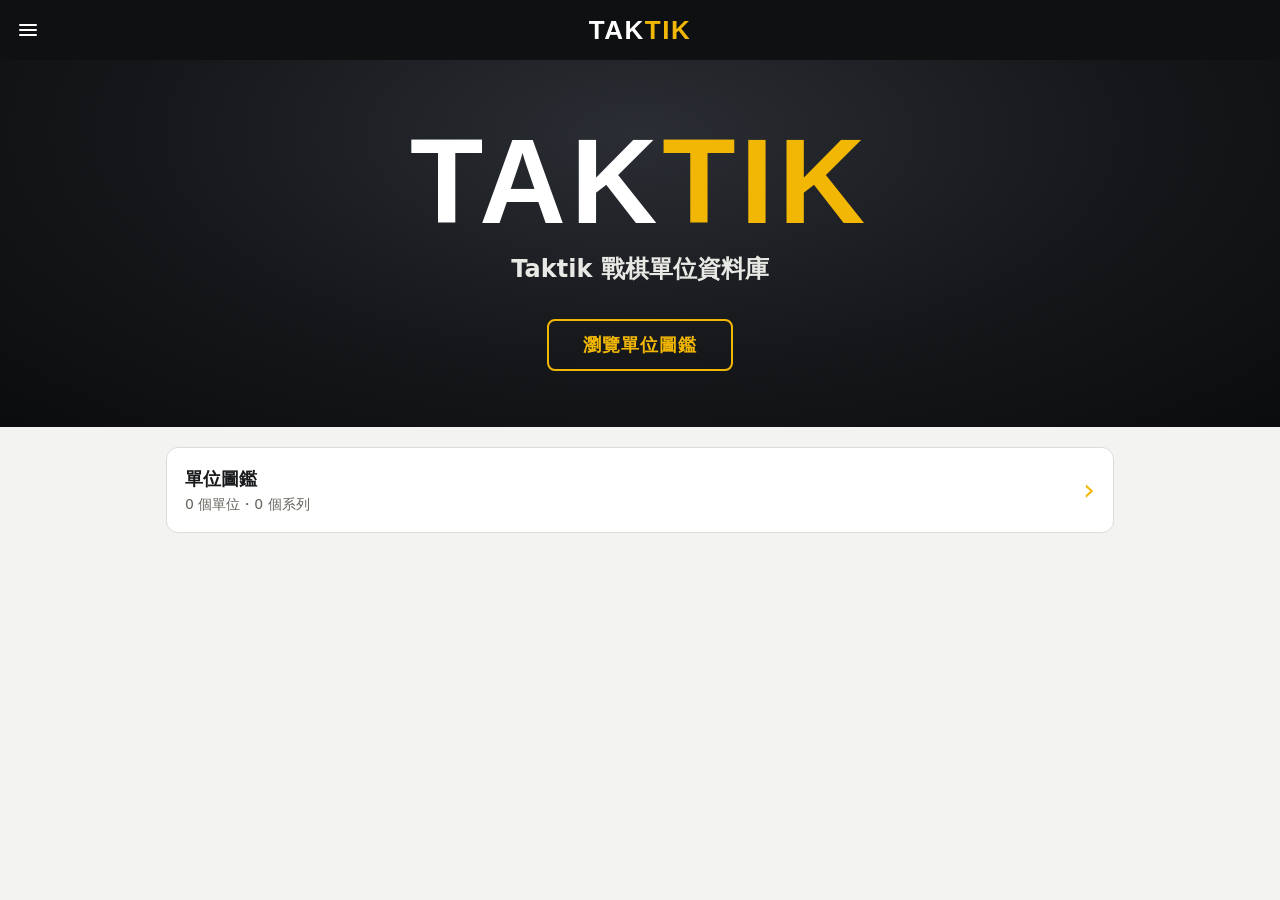
==== commit fd315946: "子陣營下加第 4 層資料夾：單位類別（共用）、武器種類（各子陣營），可新增／管理；圖鑑照類別排 Co-Authored-By: Claude Opus 5.5 <noreply@anthropic.c" ====
--- a/player/index.html
+++ b/player/index.html
@@ -69,6 +69,7 @@
         <span id="count" role="status"></span>
         <label class="sort">排序
           <select id="sort">
+            <option value="cat">類別</option>
             <option value="name">名稱</option>
             <option value="pts-desc">分數高→低</option>
             <option value="pts-asc">分數低→高</option>
--- a/player/player.css
+++ b/player/player.css
@@ -179,3 +179,7 @@
   :root { --maxw: 980px; }
   .units { grid-template-columns: 1fr 1fr; }
 }
+
+/* 照類別排列時的小標題（HQ、戰線、菁英…），跨滿整列 */
+.units .cat-head { grid-column: 1 / -1; margin: 10px 2px 0; font-size: 13px; font-weight: 700; letter-spacing: .04em; color: var(--muted, #666); border-bottom: 1px solid currentColor; padding-bottom: 3px; }
+.units .cat-head:first-child { margin-top: 0; }
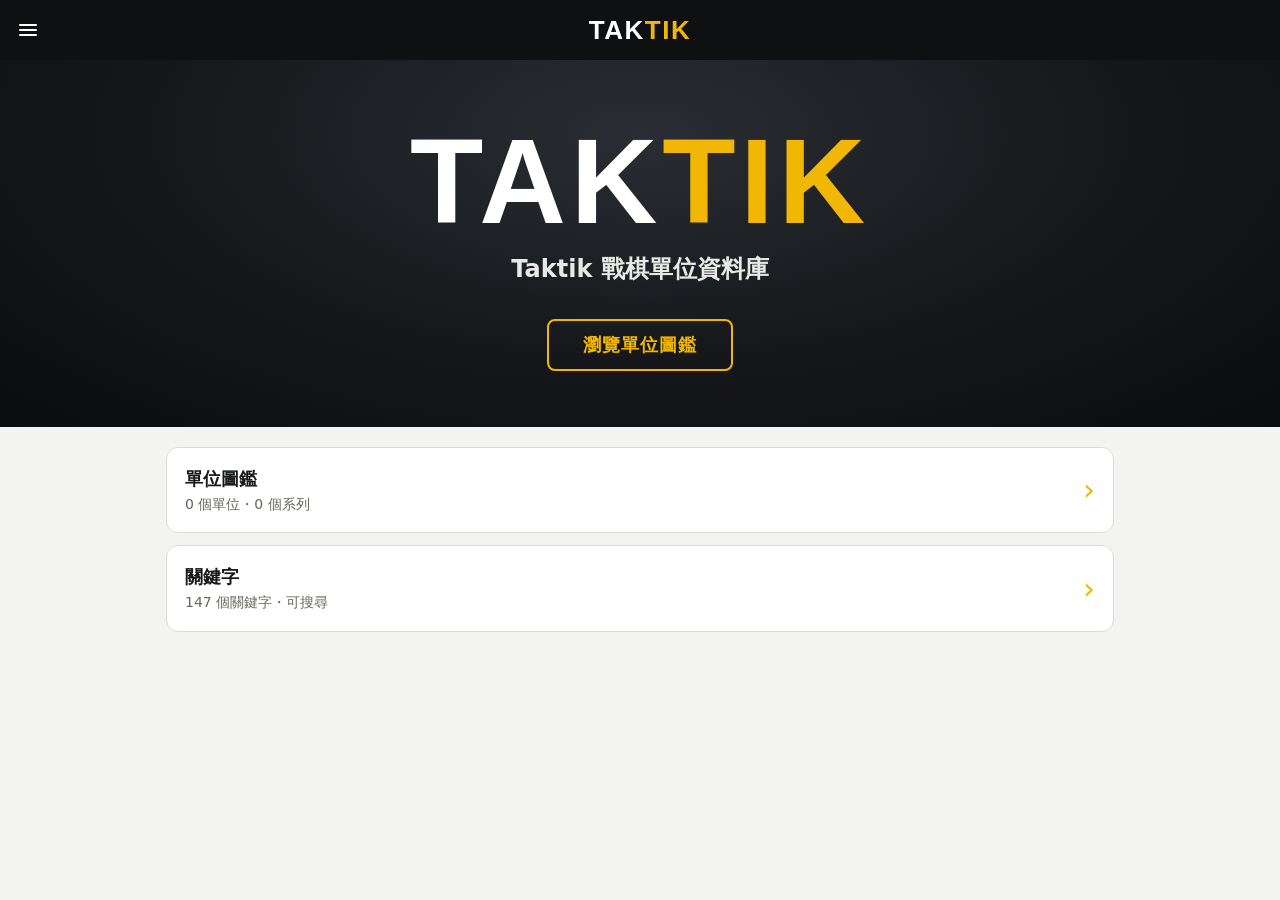
==== commit 970aeca3: "關鍵字資料庫：編輯器可搜尋編輯、玩家端可搜尋；玩家端資料卡關鍵字藍字虛線可點開說明 Co-Authored-By: Claude Opus 5.5 <noreply@anthropic.com>" ====
--- a/player/index.html
+++ b/player/index.html
@@ -94,8 +94,40 @@
       <p class="unit-meta" id="unit-meta"></p>
     </div>
   </section>
+
+  <!-- 關鍵字：只能搜尋、看說明 -->
+  <section id="screen-keywords" class="screen" hidden aria-labelledby="kw-title">
+    <div class="pagehead">
+      <h2 id="kw-title">關鍵字</h2>
+    </div>
+    <div class="toolbar">
+      <form class="search" id="kw-search" role="search">
+        <svg viewBox="0 0 24 24" aria-hidden="true"><circle cx="11" cy="11" r="7"/><path d="m20 20-3.5-3.5"/></svg>
+        <input id="kw-q" type="search" placeholder="搜尋關鍵字名稱、英文、說明…" autocomplete="off" enterkeyhint="search" aria-label="搜尋關鍵字">
+      </form>
+      <div class="listhead"><span id="kw-count" role="status"></span></div>
+    </div>
+    <div class="list" id="kw-list"></div>
+  </section>
 </main>
 
+<!-- 關鍵字說明（點資料卡上的藍色虛線字跳出來；按返回回上一個） -->
+<div class="kw-sheet-wrap" id="kw-sheet-wrap" hidden>
+  <div class="kw-scrim" id="kw-scrim"></div>
+  <section class="kw-sheet" id="kw-sheet" role="dialog" aria-modal="true" aria-labelledby="kws-name" tabindex="-1">
+    <div class="kws-head">
+      <button type="button" class="kws-back" id="kws-back">
+        <svg viewBox="0 0 24 24" aria-hidden="true"><path d="M15 5l-7 7 7 7"/></svg><span id="kws-back-label">返回</span>
+      </button>
+    </div>
+    <h3 class="kws-name" id="kws-name"></h3>
+    <p class="kws-en" id="kws-en"></p>
+    <div class="kws-body" id="kws-body"></div>
+    <p class="kws-group" id="kws-group"></p>
+  </section>
+</div>
+
+<script src="../keywords.js?v=__BUILD__"></script>
 <script src="../calc.js?v=__BUILD__"></script>
 <script src="../repo.js?v=__BUILD__"></script>
 <script src="../cardview.js?v=__BUILD__"></script>
--- a/card.css
+++ b/card.css
@@ -51,3 +51,8 @@
 .card .wg .wrules { color: var(--c-blue); font-size: calc(7pt * var(--s)); }
 .card .wg .icon { height: calc(9px * var(--s)); width: auto; vertical-align: -1px; margin-right: 2px; }
 .card .wg .mode-icon { height: calc(6px * var(--s)); vertical-align: 0; margin-right: 1px; }
+
+/* 玩家端：查得到的關鍵字＝藍字＋虛線底線，點了跳出說明 */
+.card .kwlink { all: unset; color: var(--c-blue); text-decoration: underline dashed; text-decoration-thickness: 1px; text-underline-offset: 2px; cursor: pointer; }
+.card .kwlink:hover { text-decoration-style: solid; }
+.card .kwlink:focus-visible { outline: 2px solid var(--c-blue); outline-offset: 1px; border-radius: 2px; }
--- a/player/player.css
+++ b/player/player.css
@@ -183,3 +183,33 @@
 /* 照類別排列時的小標題（HQ、戰線、菁英…），跨滿整列 */
 .units .cat-head { grid-column: 1 / -1; margin: 10px 2px 0; font-size: 13px; font-weight: 700; letter-spacing: .04em; color: var(--muted, #666); border-bottom: 1px solid currentColor; padding-bottom: 3px; }
 .units .cat-head:first-child { margin-top: 0; }
+
+/* 關鍵字頁 */
+.kw-row { width: 100%; text-align: left; font: inherit; cursor: pointer; }
+.kw-en { font-weight: 400; font-size: 14px; color: var(--muted); }
+.kw-snip { color: var(--muted); display: -webkit-box; -webkit-line-clamp: 2; -webkit-box-orient: vertical; overflow: hidden; }
+
+/* 關鍵字說明：手機從下方滑出、電腦在中間 */
+.kw-sheet-wrap { position: fixed; inset: 0; z-index: 60; display: flex; align-items: flex-end; justify-content: center; }
+.kw-sheet-wrap[hidden] { display: none; }
+.kw-scrim { position: absolute; inset: 0; background: rgba(0,0,0,.45); }
+.kw-sheet { position: relative; width: min(560px, 100%); max-height: 82vh; overflow: auto; background: var(--surface); color: var(--fg);
+  border-radius: 16px 16px 0 0; padding: 6px 18px calc(20px + env(safe-area-inset-bottom)); box-shadow: 0 -6px 30px rgba(0,0,0,.25);
+  animation: kwUp .18s ease-out; outline: none; }
+@media (min-width: 700px) { .kw-sheet-wrap { align-items: center; } .kw-sheet { border-radius: 16px; } }
+@keyframes kwUp { from { transform: translateY(24px); opacity: .6; } to { transform: none; opacity: 1; } }
+.kws-head { position: sticky; top: -6px; background: var(--surface); padding: 6px 0 4px; margin: 0 -4px; }
+.kws-back { display: inline-flex; align-items: center; gap: 4px; min-height: 40px; padding: 0 10px 0 4px; border: 0; border-radius: 10px; background: none; color: var(--accent); font: inherit; font-size: 15px; cursor: pointer; }
+.kws-back:hover { background: var(--surface-2); }
+.kws-back svg { width: 22px; height: 22px; fill: none; stroke: currentColor; stroke-width: 2.2; stroke-linecap: round; stroke-linejoin: round; }
+.kws-name { margin: 4px 0 0; font-size: 22px; font-weight: 800; }
+.kws-en { margin: 2px 0 10px; color: var(--muted); font-size: 15px; }
+.kws-body { font-size: 16px; line-height: 1.65; }
+.kws-body p { margin: 0 0 8px; }
+.kws-body ul { margin: 0 0 8px; padding-left: 1.3em; }
+.kws-body li { margin: 2px 0; }
+.kws-group { margin: 12px 0 0; color: var(--muted); font-size: 13px; }
+.kws-body .kwlink { all: unset; color: var(--accent); text-decoration: underline dashed; text-decoration-thickness: 1px; text-underline-offset: 3px; cursor: pointer; }
+.kws-body .kwlink:focus-visible { outline: 2px solid var(--accent); border-radius: 2px; }
+.kws-body .kwref { font-weight: 600; }
+body.kw-open { overflow: hidden; }
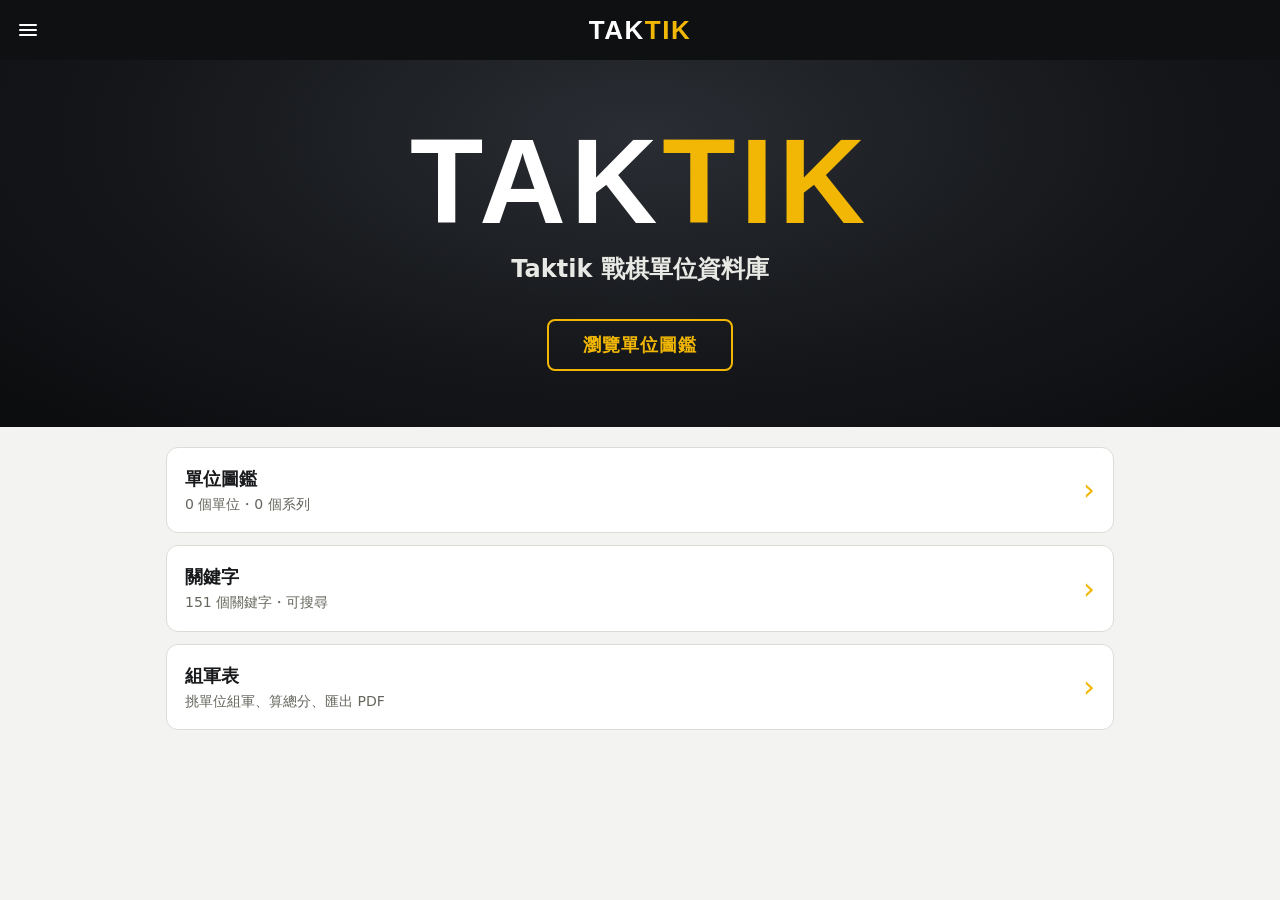
==== commit 6786ec6e: "玩家端新增組軍表：存在裝置、加單位、調人數與選項、分數上限／類別限制／獨特人物檢查、匯出 PDF Co-Authored-By: Claude Opus 5.5 <noreply@anthropic." ====
--- a/player/index.html
+++ b/player/index.html
@@ -109,7 +109,67 @@
     </div>
     <div class="list" id="kw-list"></div>
   </section>
+
+  <!-- 組軍表：清單 -->
+  <section id="screen-armies" class="screen" hidden aria-labelledby="armies-title">
+    <div class="pagehead">
+      <h2 id="armies-title">組軍表</h2>
+    </div>
+    <div class="toolbar">
+      <p class="scope">軍表只存在這台裝置（換手機或清除瀏覽器資料就會不見；要保存請匯出 PDF）。</p>
+      <button type="button" class="primary" id="army-new">＋ 新增軍表</button>
+    </div>
+    <div class="list" id="armies-list"></div>
+  </section>
+
+  <!-- 組軍表：編輯一份 -->
+  <section id="screen-army" class="screen" hidden aria-labelledby="army-name">
+    <div class="pagehead">
+      <a class="icon-btn dark" href="#/armies" aria-label="返回軍表清單">
+        <svg viewBox="0 0 24 24" aria-hidden="true"><path d="M15 5l-7 7 7 7"/></svg>
+      </a>
+      <input id="army-name" class="army-name" aria-label="軍表名稱" autocomplete="off">
+    </div>
+    <div class="army-bar">
+      <div class="army-total" id="army-total" role="status"></div>
+      <div class="army-btns">
+        <button type="button" class="primary" id="army-add">＋ 加入單位</button>
+        <button type="button" id="army-pdf">匯出 PDF</button>
+      </div>
+    </div>
+    <details class="army-rules">
+      <summary>規則設定（分數上限、類別數量）</summary>
+      <label class="cap-row">分數上限 <input id="army-cap" type="number" inputmode="numeric" min="0" step="50" placeholder="不限"> pts</label>
+      <div class="lim-box">
+        <div class="lim-title">類別數量限制 <button type="button" id="army-limits-reset">全部改回不限</button></div>
+        <div id="army-limits"></div>
+      </div>
+      <p class="hint">同一個「人物(獨特)」只能放 1 個，會自動檢查。</p>
+    </details>
+    <div class="notice army-warn" id="army-warn" role="alert" hidden></div>
+    <div id="army-body"></div>
+  </section>
 </main>
+
+<!-- 組軍表：加入單位（從資料庫挑，可以連續加） -->
+<div class="kw-sheet-wrap pick-wrap" id="pick-wrap" hidden>
+  <div class="kw-scrim" id="pick-scrim"></div>
+  <section class="kw-sheet pick-sheet" role="dialog" aria-modal="true" aria-labelledby="pick-title">
+    <div class="pick-head">
+      <h3 id="pick-title">加入單位</h3>
+      <button type="button" class="primary" id="pick-done">完成</button>
+    </div>
+    <div class="pick-tools">
+      <input id="pick-q" type="search" placeholder="搜尋單位名稱、關鍵字、武器…" autocomplete="off" aria-label="搜尋單位">
+      <select id="pick-scope" aria-label="系列／陣營"></select>
+    </div>
+    <p class="pick-status"><span id="pick-total"></span>　<span id="pick-msg" role="status"></span></p>
+    <div class="pick-body" id="pick-body"></div>
+  </section>
+</div>
+
+<!-- 匯出 PDF 用的列印內容（平常隱藏） -->
+<div id="print-root" class="print-root" aria-hidden="true"></div>
 
 <!-- 關鍵字說明（點資料卡上的藍色虛線字跳出來；按返回回上一個） -->
 <div class="kw-sheet-wrap" id="kw-sheet-wrap" hidden>
@@ -132,5 +192,6 @@
 <script src="../repo.js?v=__BUILD__"></script>
 <script src="../cardview.js?v=__BUILD__"></script>
 <script src="player.js?v=__BUILD__"></script>
+<script src="army.js?v=__BUILD__"></script>
 </body>
 </html>
--- a/card.css
+++ b/card.css
@@ -53,6 +53,13 @@
 .card .wg .mode-icon { height: calc(6px * var(--s)); vertical-align: 0; margin-right: 1px; }
 
 /* 玩家端：查得到的關鍵字＝藍字＋虛線底線，點了跳出說明 */
-.card .kwlink { all: unset; color: var(--c-blue); text-decoration: underline dashed; text-decoration-thickness: 1px; text-underline-offset: 2px; cursor: pointer; }
-.card .kwlink:hover { text-decoration-style: solid; }
+.card .kwlink { all: unset; display: inline; color: #1F6FC5; border-bottom: 1.5px dashed #1F6FC5; padding-bottom: 0; line-height: inherit; cursor: pointer; -webkit-tap-highlight-color: rgba(31,111,197,.2); }
+.card .kwlink:hover { border-bottom-style: solid; background: rgba(31,111,197,.12); }
 .card .kwlink:focus-visible { outline: 2px solid var(--c-blue); outline-offset: 1px; border-radius: 2px; }
+
+/* 特殊裝備的說明列 */
+.card .wg tr.eq-desc td { font-size: calc(7pt * var(--s)); font-weight: 400; padding: 1px 4px 2px; text-align: left; }
+
+/* 選項武器（玩家端） */
+.card .wg.opt-wg { border-top: 2px solid #fff; }
+.card .wg.opt-wg tr.h td:first-child { white-space: nowrap; }
--- a/player/player.css
+++ b/player/player.css
@@ -209,7 +209,100 @@
 .kws-body ul { margin: 0 0 8px; padding-left: 1.3em; }
 .kws-body li { margin: 2px 0; }
 .kws-group { margin: 12px 0 0; color: var(--muted); font-size: 13px; }
-.kws-body .kwlink { all: unset; color: var(--accent); text-decoration: underline dashed; text-decoration-thickness: 1px; text-underline-offset: 3px; cursor: pointer; }
+.kws-body .kwlink { all: unset; color: var(--accent); display: inline; border-bottom: 1.5px dashed currentColor; cursor: pointer; }
 .kws-body .kwlink:focus-visible { outline: 2px solid var(--accent); border-radius: 2px; }
 .kws-body .kwref { font-weight: 600; }
 body.kw-open { overflow: hidden; }
+
+.kws-inc { margin: 0 0 8px; }
+.kws-note { color: var(--muted, #666); font-size: 14px; }
+
+/* ---------- 組軍表 ---------- */
+.army-li { display: flex; flex-direction: column; gap: 6px; }
+.army-li-actions { display: flex; gap: 8px; justify-content: flex-end; }
+.army-li-actions button, .ae-actions button, .ae-actions a, #army-pdf, #army-limits-reset {
+  min-height: 36px; padding: 0 14px; border-radius: 18px; border: 1px solid var(--line); background: var(--surface); color: var(--fg); font-size: 14px; text-decoration: none; display: inline-flex; align-items: center; }
+.army-li-actions .danger, .ae-actions .danger { color: var(--err); }
+.row-pts.over, .army-total .over { color: var(--err); }
+#screen-armies .toolbar { display: flex; flex-direction: column; gap: 10px; align-items: flex-start; }
+.army-name { flex: 1; min-width: 0; font-size: 20px; font-weight: 800; border: 1px solid transparent; border-radius: 8px; padding: 6px 8px; background: transparent; }
+.army-name:hover, .army-name:focus { border-color: var(--line); background: var(--surface); outline: none; }
+.army-bar { position: sticky; top: 60px; z-index: 5; display: flex; align-items: center; justify-content: space-between; gap: 10px; flex-wrap: wrap;
+  padding: 10px 0; background: var(--bg); border-bottom: 1px solid var(--line); margin-bottom: 10px; }
+.army-total { font-size: 15px; color: var(--muted); }
+.army-total b { font-size: 26px; color: var(--fg); font-variant-numeric: tabular-nums; }
+.army-btns { display: flex; gap: 8px; }
+.army-btns .primary { min-height: 40px; }
+.army-rules { background: var(--surface); border: 1px solid var(--line); border-radius: var(--radius); padding: 10px 14px; margin-bottom: 10px; }
+.army-rules summary { cursor: pointer; font-weight: 700; }
+.cap-row { display: flex; align-items: center; gap: 8px; margin: 12px 0; }
+.cap-row input { width: 110px; min-height: 38px; padding: 0 10px; border: 1px solid var(--line); border-radius: 8px; background: var(--surface); }
+.lim-title { display: flex; align-items: center; justify-content: space-between; gap: 8px; font-weight: 600; margin-bottom: 6px; }
+.lim-row { display: grid; grid-template-columns: 1fr 84px 84px; gap: 8px; align-items: center; padding: 3px 0; }
+.lim-row select { min-height: 34px; border: 1px solid var(--line); border-radius: 8px; background: var(--surface); padding: 0 6px; }
+.lim-head { color: var(--muted); font-size: 13px; }
+.hint { color: var(--muted); font-size: 13px; margin: 8px 0 2px; }
+.army-warn ul { margin: 0; padding-left: 18px; }
+.army-cat { margin: 16px 2px 6px; font-size: 13px; letter-spacing: .04em; color: var(--muted); border-bottom: 1px solid var(--line); padding-bottom: 3px; }
+.army-entry { background: var(--surface); border: 1px solid var(--line); border-radius: var(--radius); margin-bottom: 8px; }
+.army-entry.missing { border-color: var(--err); }
+.ae-head { display: flex; align-items: center; gap: 10px; padding: 0 14px 0 0; }
+.ae-toggle { flex: 1; min-width: 0; text-align: left; border: 0; background: none; padding: 12px 14px; display: flex; flex-direction: column; gap: 2px; }
+.ae-name { font-weight: 700; }
+.ae-sum { color: var(--muted); font-size: 13px; }
+.ae-pts { font-size: 19px; font-weight: 800; font-variant-numeric: tabular-nums; white-space: nowrap; }
+.ae-pts small { font-size: 12px; color: var(--muted); margin-left: 2px; font-weight: 600; }
+.ae-edit { border-top: 1px solid var(--line); padding: 8px 14px 12px; }
+.ae-opt { display: flex; align-items: center; gap: 8px; padding: 6px 0; min-height: 40px; }
+.ae-opt.sub { padding-left: 18px; }
+.ae-opt.head { color: var(--muted); font-size: 14px; min-height: 0; padding-top: 10px; }
+.ae-opt label, .ae-label { flex: 1; min-width: 0; }
+.ae-opt input[type=checkbox] { width: 22px; height: 22px; flex: none; accent-color: var(--accent); }
+.ae-val { color: var(--muted); font-size: 13px; white-space: nowrap; }
+.stepper { display: inline-flex; align-items: center; border: 1px solid var(--line); border-radius: 18px; overflow: hidden; flex: none; }
+.stepper button { width: 38px; height: 36px; border: 0; background: var(--surface-2); font-size: 18px; }
+.stepper button:disabled { opacity: .35; cursor: default; }
+.stepper-n { min-width: 34px; text-align: center; font-variant-numeric: tabular-nums; font-weight: 700; }
+.ae-none { color: var(--muted); font-size: 14px; }
+.ae-actions { display: flex; gap: 8px; flex-wrap: wrap; margin-top: 10px; }
+/* 加入單位 */
+.pick-sheet { max-height: 88dvh; display: flex; flex-direction: column; }
+.pick-head { display: flex; align-items: center; justify-content: space-between; gap: 8px; }
+.pick-head h3 { margin: 0; font-size: 18px; }
+.pick-tools { display: flex; flex-direction: column; gap: 8px; margin: 10px 0 4px; }
+.pick-tools input, .pick-tools select { min-height: 42px; border: 1px solid var(--line); border-radius: 10px; padding: 0 12px; background: var(--surface); font-size: 16px; }
+.pick-status { margin: 4px 0; font-size: 13px; color: var(--muted); }
+.pick-status #pick-msg { color: var(--ok); }
+.pick-body { overflow: auto; flex: 1; -webkit-overflow-scrolling: touch; }
+.pick-list { list-style: none; margin: 0; padding: 0; }
+.pick-list .cat-head { margin: 10px 2px 2px; font-size: 12.5px; font-weight: 700; color: var(--muted); border-bottom: 1px solid var(--line); padding-bottom: 2px; }
+.pick-row { width: 100%; display: flex; align-items: center; gap: 10px; text-align: left; border: 0; border-bottom: 1px solid var(--line); background: none; padding: 10px 4px; min-height: 48px; }
+.pick-row:active { background: var(--surface-2); }
+.pick-name { flex: 1; min-width: 0; font-weight: 600; }
+.pick-n { color: var(--accent); font-weight: 700; }
+.pick-pts { color: var(--muted); font-variant-numeric: tabular-nums; }
+.pick-add { width: 30px; height: 30px; border-radius: 50%; display: grid; place-items: center; background: var(--accent); color: var(--accent-fg); font-weight: 800; flex: none; }
+
+/* ---------- 匯出 PDF（列印）：只印軍表和資料卡 ---------- */
+.print-root { display: none; }
+@media print {
+  @page { size: A4; margin: 12mm; }
+  body { background: #fff !important; color: #000 !important; }
+  body.printing > *:not(#print-root) { display: none !important; }
+  body.printing #print-root { display: block !important; }
+  .pr-title { font-size: 20pt; margin: 0 0 2mm; }
+  .pr-sub { margin: 0 0 4mm; font-size: 10pt; }
+  .pr-warn { color: #b00; font-size: 10pt; margin: 0 0 4mm; }
+  .pr-table { width: 100%; border-collapse: collapse; font-size: 10pt; margin-bottom: 6mm; }
+  .pr-table th, .pr-table td { border: 1px solid #999; padding: 1.5mm 2mm; text-align: left; vertical-align: top; }
+  .pr-table .n { text-align: right; white-space: nowrap; }
+  .pr-sum td { font-weight: 700; }
+  .pr-card { --card-w: 540px; --s: 1.556; break-inside: avoid; page-break-inside: avoid; margin: 0 auto 6mm; width: 540px; }
+  .pr-card * { -webkit-print-color-adjust: exact; print-color-adjust: exact; }
+}
+.ae-opt input.one { border-radius: 50%; }
+/* 組軍表頁的內容跟其他頁一樣留左右邊距、限制寬度 */
+#screen-army > .army-bar, #screen-army > .army-rules, #screen-army > .army-warn, #screen-army > #army-body {
+  max-width: calc(var(--maxw) - 32px); margin-left: max(16px, env(safe-area-inset-left)); margin-right: max(16px, env(safe-area-inset-right)); }
+@media (min-width: 852px) { #screen-army > .army-bar, #screen-army > .army-rules, #screen-army > .army-warn, #screen-army > #army-body { margin-left: auto; margin-right: auto; } }
+#screen-army > #army-body { padding-bottom: calc(24px + env(safe-area-inset-bottom)); }
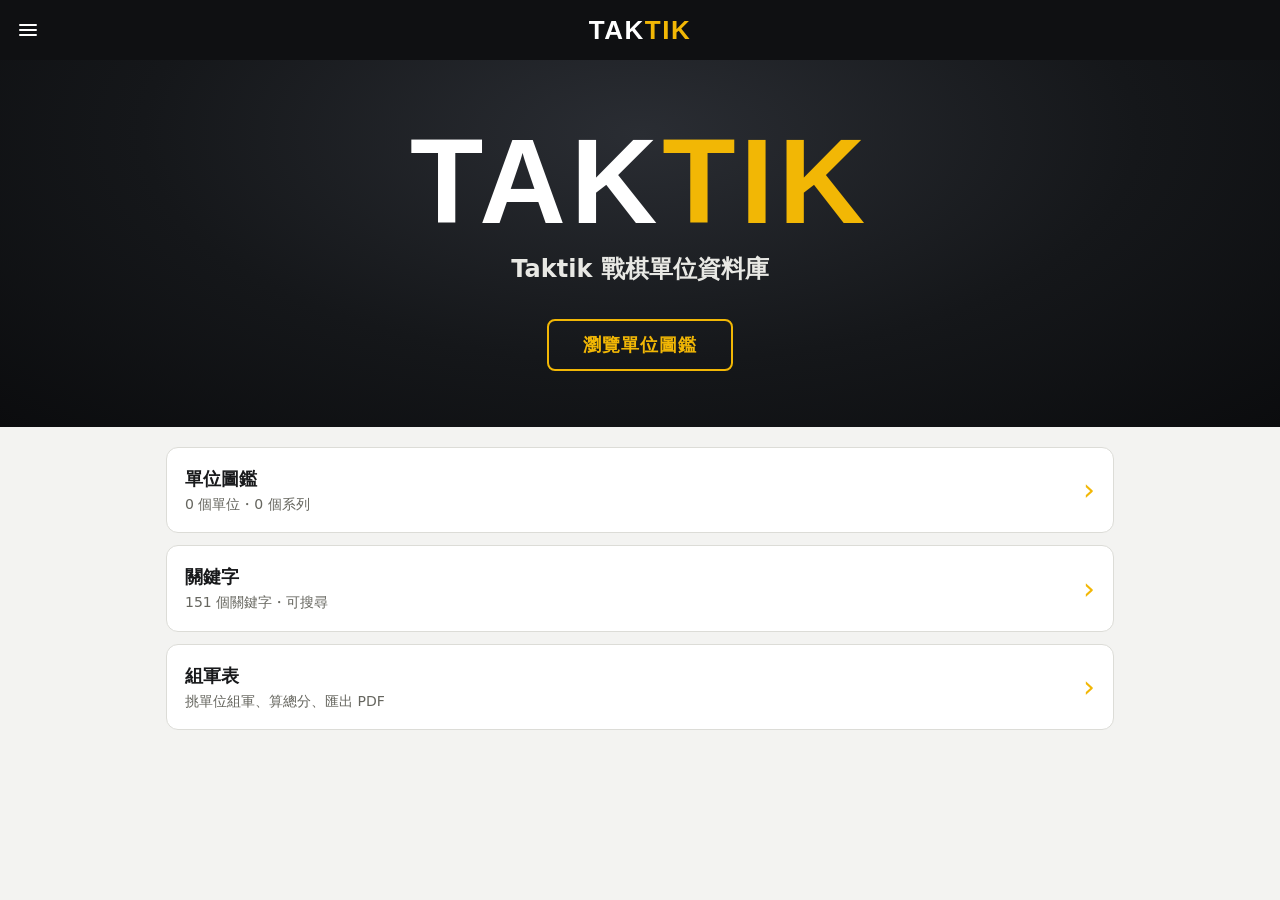
==== commit 1cd4348f: "組軍表：所有類別都列出（照類別順序），每個類別旁「＋」只挑該類別單位 Co-Authored-By: Claude Opus 5.5 <noreply@anthropic.com>" ====
--- a/player/index.html
+++ b/player/index.html
@@ -161,8 +161,9 @@
     </div>
     <div class="pick-tools">
       <input id="pick-q" type="search" placeholder="搜尋單位名稱、關鍵字、武器…" autocomplete="off" aria-label="搜尋單位">
-      <select id="pick-scope" aria-label="系列／陣營"></select>
     </div>
+    <div class="pick-catbar" id="pick-catbar" hidden></div>
+    <nav class="pick-crumbs" id="pick-crumbs" aria-label="目前範圍"></nav>
     <p class="pick-status"><span id="pick-total"></span>　<span id="pick-msg" role="status"></span></p>
     <div class="pick-body" id="pick-body"></div>
   </section>
--- a/player/player.css
+++ b/player/player.css
@@ -306,3 +306,21 @@
   max-width: calc(var(--maxw) - 32px); margin-left: max(16px, env(safe-area-inset-left)); margin-right: max(16px, env(safe-area-inset-right)); }
 @media (min-width: 852px) { #screen-army > .army-bar, #screen-army > .army-rules, #screen-army > .army-warn, #screen-army > #army-body { margin-left: auto; margin-right: auto; } }
 #screen-army > #army-body { padding-bottom: calc(24px + env(safe-area-inset-bottom)); }
+
+/* 加入單位：一層層點 */
+.pick-crumbs { display: flex; flex-wrap: wrap; align-items: center; gap: 2px 4px; margin: 2px 0 4px; }
+.crumb { border: 0; background: none; color: var(--accent); padding: 6px 4px; font-size: 14.5px; min-height: 36px; }
+.crumb.on { color: var(--fg); font-weight: 700; }
+.crumb-sep { color: var(--muted); }
+.pick-level { margin: 6px 2px 2px; font-size: 12.5px; font-weight: 700; color: var(--muted); }
+.pick-go { font-size: 22px; color: var(--muted); width: 24px; text-align: center; }
+.pick-folder .pick-name { font-weight: 700; }
+
+/* 組軍表：全部類別都列出，旁邊＋ */
+.army-cat { display: flex; align-items: center; justify-content: space-between; margin: 14px 2px 6px; border-bottom: 1px solid var(--line); padding-bottom: 3px; font-size: 13px; letter-spacing: normal; }
+.army-cat h3 { margin: 0; font-size: 14px; font-weight: 800; color: var(--fg); }
+.army-cat .cat-n { font-weight: 500; color: var(--muted); font-size: 12.5px; }
+.army-cat.empty-cat h3 { color: var(--muted); font-weight: 700; }
+.cat-add { width: 34px; height: 34px; border-radius: 50%; border: 1px solid var(--accent); background: var(--surface); color: var(--accent); font-weight: 800; font-size: 18px; display: grid; place-items: center; }
+.pick-catbar { display: flex; align-items: center; gap: 8px; margin: 2px 0; font-size: 14px; }
+.pick-catbar button { border: 1px solid var(--line); background: var(--surface); border-radius: 16px; min-height: 32px; padding: 0 12px; font-size: 13px; }
